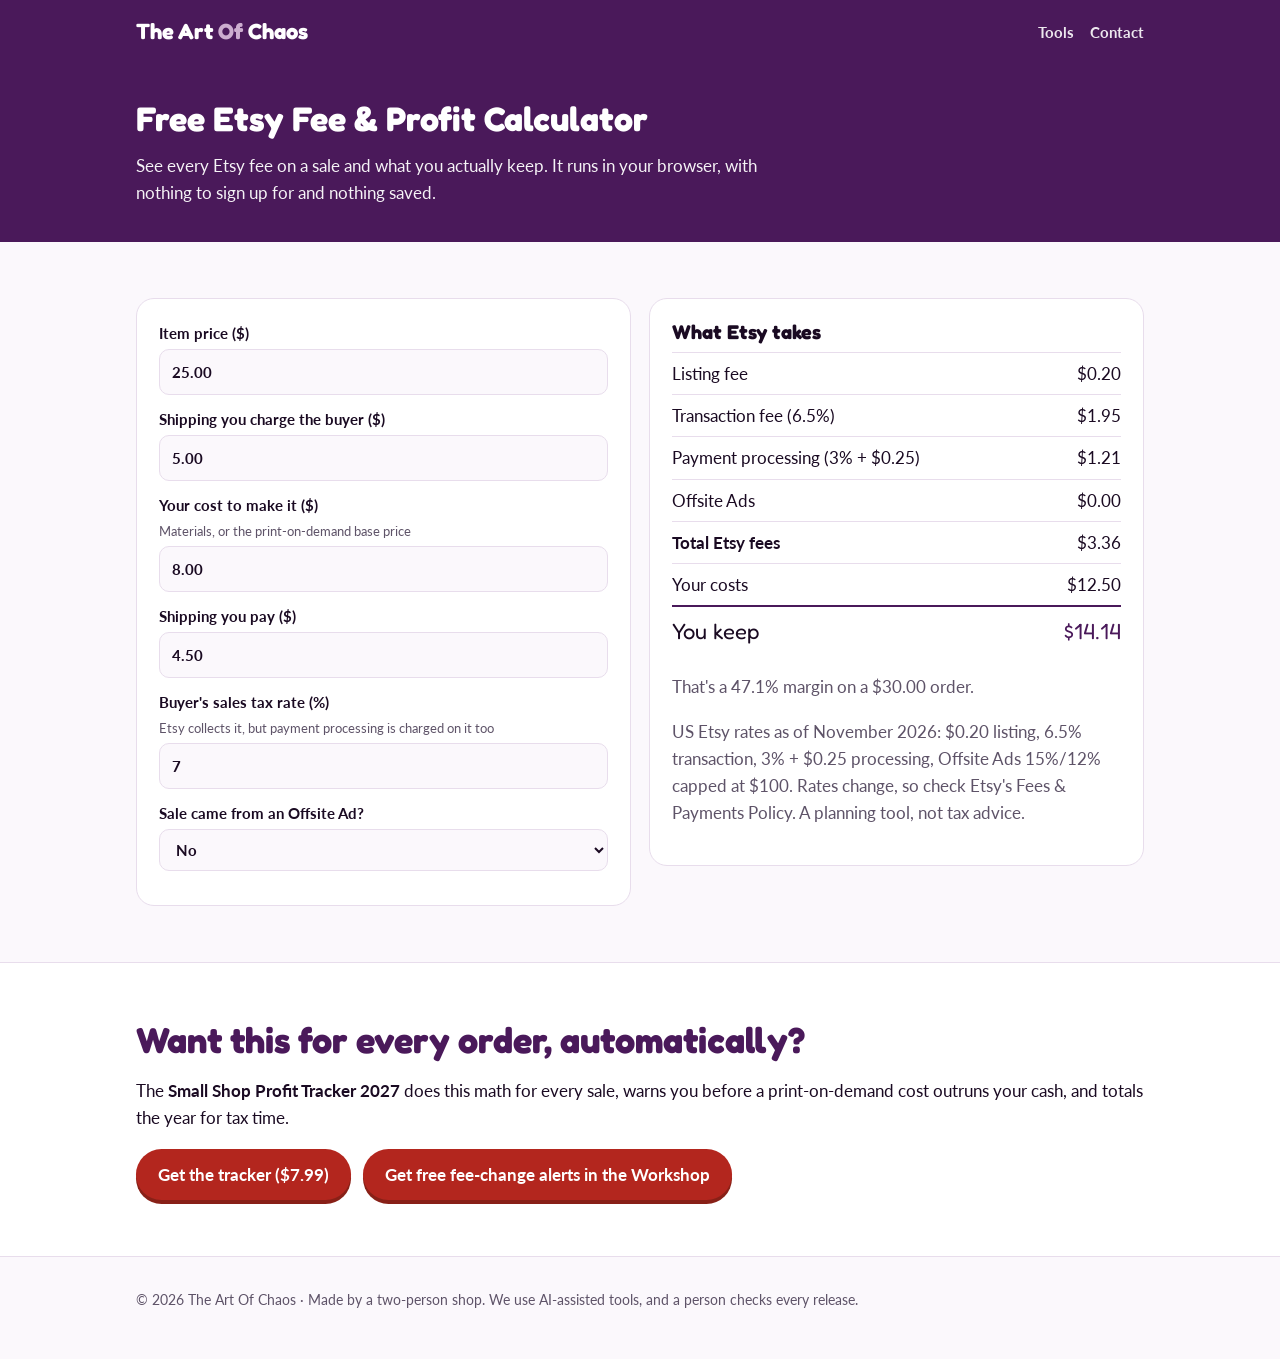
==== calculator.html @ 19f208c5 "Add the free Etsy fee & profit calculator Same math as the Profit Tracker; runs in the browser, save" ====
<!doctype html>
<!-- Free Etsy fee & profit calculator. Same math as the Small Shop Profit Tracker (verified by verify_tracker.py).
     Runs entirely in the browser: nothing is sent anywhere. — Applejack, Lead Development Agent -->
<html lang="en">
<head>
<meta charset="utf-8">
<meta name="viewport" content="width=device-width, initial-scale=1">
<title>Free Etsy Fee &amp; Profit Calculator · The Art Of Chaos</title>
<meta name="description" content="Free Etsy fee calculator: listing, transaction, payment processing and Offsite Ads fees, plus what you actually keep. No sign-up.">
<link rel="preconnect" href="https://fonts.googleapis.com">
<link rel="preconnect" href="https://fonts.gstatic.com" crossorigin>
<link href="https://fonts.googleapis.com/css2?family=Fredoka:wght@500;700&family=Lato:wght@400;700&display=swap" rel="stylesheet">
<link rel="stylesheet" href="style.css">
</head>
<body>
<header>
  <div class="wrap">
    <nav>
      <a class="brand" href="index.html">The Art <span>Of</span> Chaos</a>
      <div class="links"><a href="index.html#tools">Tools</a><a href="index.html#contact">Contact</a></div>
    </nav>
  </div>
  <div class="page-head"><div class="wrap">
    <h1>Free Etsy Fee &amp; Profit Calculator</h1>
    <p>See every Etsy fee on a sale and what you actually keep. It runs in your browser, with nothing to sign up for and nothing saved.</p>
  </div></div>
</header>

<main>
  <section>
    <div class="wrap calc">
      <form class="card" id="f" autocomplete="off">
        <label>Item price ($)<input id="price" type="number" min="0" step="0.01" value="25.00" inputmode="decimal"></label>
        <label>Shipping you charge the buyer ($)<input id="ship" type="number" min="0" step="0.01" value="5.00" inputmode="decimal"></label>
        <label>Your cost to make it ($)<span class="hint">Materials, or the print-on-demand base price</span><input id="cost" type="number" min="0" step="0.01" value="8.00" inputmode="decimal"></label>
        <label>Shipping you pay ($)<input id="shipcost" type="number" min="0" step="0.01" value="4.50" inputmode="decimal"></label>
        <label>Buyer's sales tax rate (%)<span class="hint">Etsy collects it, but payment processing is charged on it too</span><input id="tax" type="number" min="0" step="0.1" value="7" inputmode="decimal"></label>
        <label>Sale came from an Offsite Ad?
          <select id="ads"><option value="0">No</option><option value="0.15">Yes, 15%</option><option value="0.12">Yes, 12% (shops required to use Offsite Ads)</option></select>
        </label>
      </form>

      <div class="card" aria-live="polite">
        <h3>What Etsy takes</h3>
        <div class="result-row"><span>Listing fee</span><span class="v" id="r-list"></span></div>
        <div class="result-row"><span>Transaction fee (6.5%)</span><span class="v" id="r-txn"></span></div>
        <div class="result-row"><span>Payment processing (3% + $0.25)</span><span class="v" id="r-proc"></span></div>
        <div class="result-row"><span>Offsite Ads</span><span class="v" id="r-ads"></span></div>
        <div class="result-row"><span><strong>Total Etsy fees</strong></span><span class="v" id="r-fees"></span></div>
        <div class="result-row"><span>Your costs</span><span class="v" id="r-costs"></span></div>
        <div class="result-row total" id="r-total-row"><span>You keep</span><span class="v" id="r-profit"></span></div>
        <p class="muted" id="r-margin"></p>
        <p class="muted">US Etsy rates as of November 2026: $0.20 listing, 6.5% transaction, 3% + $0.25 processing, Offsite Ads 15%/12% capped at $100. Rates change, so check Etsy's Fees &amp; Payments Policy. A planning tool, not tax advice.</p>
      </div>
    </div>
  </section>

  <section class="humans">
    <div class="wrap">
      <h2>Want this for every order, automatically?</h2>
      <p>The <strong>Small Shop Profit Tracker 2027</strong> does this math for every sale, warns you before a print-on-demand cost outruns your cash, and totals the year for tax time.</p>
      <div class="actions">
        <a class="btn red" href="index.html#tools">Get the tracker ($7.99)</a>
        <a class="btn red" href="https://discord.gg/7EBx8NafTJ" rel="noopener">Get free fee-change alerts in the Workshop</a>
      </div>
    </div>
  </section>
</main>

<footer>
  <div class="wrap">© 2026 The Art Of Chaos · Made by a two-person shop. We use AI-assisted tools, and a person checks every release.</div>
</footer>

<script>
// Same formulas as the tracker's Orders tab (qty 1). Rates: listing $0.20, txn 6.5%, processing 3% (incl. tax) + $0.25, ads capped at $100.
const $ = id => document.getElementById(id);
const num = id => Math.max(0, parseFloat($(id).value) || 0);
const usd = n => (n < 0 ? "-$" : "$") + Math.abs(n).toFixed(2);
function calc() {
  const price = num("price"), ship = num("ship"), cost = num("cost"), shipcost = num("shipcost");
  const tax = num("tax") / 100, adsRate = parseFloat($("ads").value) || 0;
  const order = price + ship;
  const listing = 0.20, txn = order * 0.065, proc = order * (1 + tax) * 0.03 + 0.25;
  const ads = Math.min(order * adsRate, 100);
  const fees = listing + txn + proc + ads, costs = cost + shipcost, profit = order - fees - costs;
  $("r-list").textContent = usd(listing); $("r-txn").textContent = usd(txn);
  $("r-proc").textContent = usd(proc); $("r-ads").textContent = adsRate ? usd(ads) : "$0.00";
  $("r-fees").textContent = usd(fees); $("r-costs").textContent = usd(costs);
  $("r-profit").textContent = usd(profit);
  $("r-total-row").classList.toggle("loss", profit < 0);
  $("r-margin").textContent = order > 0
    ? `That's a ${(profit / order * 100).toFixed(1)}% margin on a ${usd(order)} order.${profit < 0 ? " This sale loses money; try the tracker's Price Calculator." : ""}`
    : "";
}
document.querySelectorAll("#f input, #f select").forEach(el => el.addEventListener("input", calc));
calc();
</script>
</body>
</html>
---- style.css ----
/* The Art Of Chaos site styles. — Applejack, Lead Development Agent */
  :root {
    --purple: #4A195A; --red: #882017; --red-bright: #B3261E; --lilac: #CCADCF; --mint: #84B295;
    --blue: #88B8C4; --ink: #1A0A22; --bg: #FBF8FC; --card: #FFFFFF; --muted: #5E5368; --line: #E8DDEC;
  }
  @media (prefers-color-scheme: dark) {
    :root { --bg: #160B1C; --card: #23142B; --ink: #F3ECF6; --muted: #B9A9C2; --line: #3A2744; --red-bright: #E0574C; }
  }
  * { box-sizing: border-box; }
  body { margin: 0; background: var(--bg); color: var(--ink); font: 17px/1.6 "Lato", system-ui, sans-serif; }
  h1, h2, h3 { font-family: "Fredoka", "Lato", sans-serif; line-height: 1.15; margin: 0 0 .4em; }
  a { color: inherit; }
  .wrap { max-width: 1040px; margin: 0 auto; padding: 0 16px; }
  header { background: var(--purple); color: #fff; }
  nav { display: flex; justify-content: space-between; align-items: center; padding: 14px 0; gap: 12px; flex-wrap: wrap; }
  .brand { font-family: "Fredoka", sans-serif; font-weight: 700; font-size: 22px; text-decoration: none; }
  .brand span { color: var(--lilac); }
  nav .links { display: flex; gap: 16px; }
  nav .links a { color: #fff; opacity: .9; text-decoration: none; font-weight: 700; font-size: 15px; }
  .hero { padding: 56px 0 64px; display: grid; gap: 24px; }
  .hero h1 { font-size: clamp(34px, 6vw, 58px); }
  .hero h1 em { font-style: normal; color: var(--lilac); }
  .hero p { font-size: 19px; max-width: 640px; opacity: .95; margin: 0; }
  .btn { display: inline-block; padding: 12px 22px; border-radius: 999px; font-weight: 700; text-decoration: none; }
  .btn.red { background: var(--red-bright); color: #fff; box-shadow: 0 4px 0 var(--red); }
  .btn.red:hover { transform: translateY(1px); box-shadow: 0 3px 0 var(--red); }
  .btn.ghost { border: 2px solid var(--lilac); color: #fff; }
  .actions { display: flex; gap: 12px; flex-wrap: wrap; }
  section { padding: 56px 0; }
  section h2 { font-size: clamp(26px, 4vw, 36px); color: var(--purple); }
  @media (prefers-color-scheme: dark) { section h2 { color: var(--lilac); } }
  .grid { display: grid; gap: 18px; grid-template-columns: repeat(auto-fit, minmax(260px, 1fr)); }
  .card { background: var(--card); border: 1px solid var(--line); border-radius: 18px; padding: 22px; }
  .price { color: var(--red-bright); font-family: "Fredoka", sans-serif; font-weight: 700; font-size: 26px; }
  .badge { display: inline-block; background: var(--red-bright); color: #fff; font-size: 12px; font-weight: 700;
    padding: 2px 10px; border-radius: 999px; vertical-align: middle; }
  .badge.soon { background: var(--lilac); color: var(--purple); }
  ul.ticks { padding-left: 1.1em; margin: .6em 0 1em; }
  .crew { display: grid; gap: 18px; grid-template-columns: repeat(auto-fit, minmax(240px, 1fr)); }
  .crew .card { text-align: center; }
  .crew img { width: 150px; height: 150px; object-fit: contain; }
  .muted { color: var(--muted); }
  .humans { background: var(--card); border-top: 1px solid var(--line); border-bottom: 1px solid var(--line); }
  footer { padding: 32px 0 48px; color: var(--muted); font-size: 14px; }

  /* calculator */
  .calc { display: grid; gap: 18px; grid-template-columns: repeat(auto-fit, minmax(280px, 1fr)); align-items: start; }
  .calc label { display: grid; gap: 4px; font-weight: 700; font-size: 15px; margin-bottom: 12px; }
  .calc input, .calc select { font: inherit; padding: 10px 12px; border: 1px solid var(--line); border-radius: 10px;
    background: var(--bg); color: var(--ink); }
  .calc .hint { font-weight: 400; font-size: 13px; color: var(--muted); }
  .result-row { display: flex; justify-content: space-between; padding: 7px 0; border-top: 1px solid var(--line); }
  .result-row.total { font-family: "Fredoka", sans-serif; font-size: 22px; border-top: 2px solid var(--purple); }
  .result-row.total.loss .v { color: var(--red-bright); }
  .result-row.total .v { color: var(--purple); }
  @media (prefers-color-scheme: dark) { .result-row.total .v { color: var(--lilac); } }
  .page-head { background: var(--purple); color: #fff; padding: 36px 0; }
  .page-head p { opacity: .95; margin: 0; max-width: 680px; }
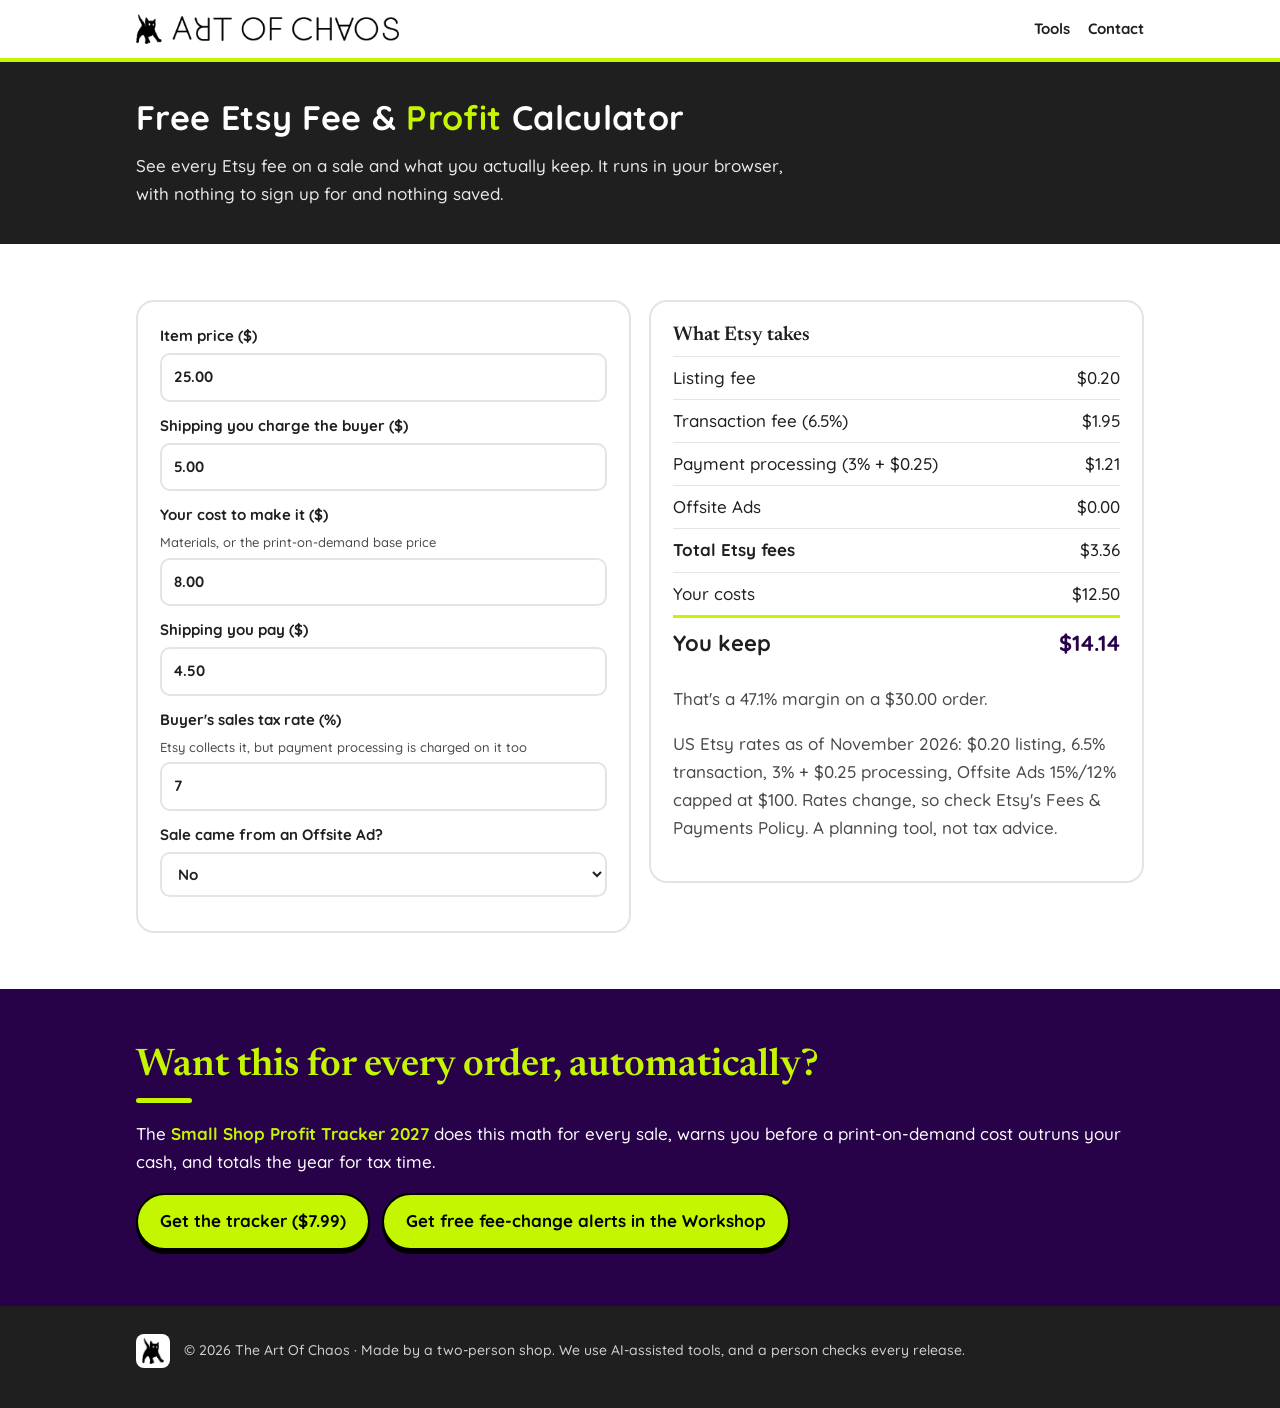
==== commit 8714401b: "Re-theme with Chaos's Brand Package v1: cat logo, Acid Lime, Quicksand/Newsreader/Ovo Co-Authored-By" ====
--- a/calculator.html
+++ b/calculator.html
@@ -9,19 +9,22 @@
 <meta name="description" content="Free Etsy fee calculator: listing, transaction, payment processing and Offsite Ads fees, plus what you actually keep. No sign-up.">
 <link rel="preconnect" href="https://fonts.googleapis.com">
 <link rel="preconnect" href="https://fonts.gstatic.com" crossorigin>
-<link href="https://fonts.googleapis.com/css2?family=Fredoka:wght@500;700&family=Lato:wght@400;700&display=swap" rel="stylesheet">
+<link href="https://fonts.googleapis.com/css2?family=Quicksand:wght@500;700&family=Newsreader:opsz,wght@6..72,600&family=Ovo&display=swap" rel="stylesheet">
+<link rel="icon" type="image/png" href="img/favicon.png">
+<link rel="apple-touch-icon" href="img/apple-touch-icon.png">
+<meta name="theme-color" content="#1F1F1F">
 <link rel="stylesheet" href="style.css">
 </head>
 <body>
 <header>
-  <div class="wrap">
+  <div class="topbar"><div class="wrap">
     <nav>
-      <a class="brand" href="index.html">The Art <span>Of</span> Chaos</a>
+      <a class="brand" href="index.html"><img src="img/logo-primary.png" alt="Art of Chaos" width="263" height="30"></a>
       <div class="links"><a href="index.html#tools">Tools</a><a href="index.html#contact">Contact</a></div>
     </nav>
-  </div>
+  </div></div>
   <div class="page-head"><div class="wrap">
-    <h1>Free Etsy Fee &amp; Profit Calculator</h1>
+    <h1>Free Etsy Fee &amp; <em>Profit</em> Calculator</h1>
     <p>See every Etsy fee on a sale and what you actually keep. It runs in your browser, with nothing to sign up for and nothing saved.</p>
   </div></div>
 </header>
@@ -60,15 +63,15 @@
       <h2>Want this for every order, automatically?</h2>
       <p>The <strong>Small Shop Profit Tracker 2027</strong> does this math for every sale, warns you before a print-on-demand cost outruns your cash, and totals the year for tax time.</p>
       <div class="actions">
-        <a class="btn red" href="index.html#tools">Get the tracker ($7.99)</a>
-        <a class="btn red" href="https://discord.gg/7EBx8NafTJ" rel="noopener">Get free fee-change alerts in the Workshop</a>
+        <a class="btn primary" href="index.html#tools">Get the tracker ($7.99)</a>
+        <a class="btn primary" href="https://discord.gg/7EBx8NafTJ" rel="noopener">Get free fee-change alerts in the Workshop</a>
       </div>
     </div>
   </section>
 </main>
 
 <footer>
-  <div class="wrap">© 2026 The Art Of Chaos · Made by a two-person shop. We use AI-assisted tools, and a person checks every release.</div>
+  <div class="wrap"><img src="img/cat.png" alt="" width="29" height="34"><span>© 2026 The Art Of Chaos · Made by a two-person shop. We use AI-assisted tools, and a person checks every release.</span></div>
 </footer>
 
 <script>
--- a/style.css
+++ b/style.css
@@ -1,58 +1,94 @@
-/* The Art Of Chaos site styles. — Applejack, Lead Development Agent */
-  :root {
-    --purple: #4A195A; --red: #882017; --red-bright: #B3261E; --lilac: #CCADCF; --mint: #84B295;
-    --blue: #88B8C4; --ink: #1A0A22; --bg: #FBF8FC; --card: #FFFFFF; --muted: #5E5368; --line: #E8DDEC;
-  }
-  @media (prefers-color-scheme: dark) {
-    :root { --bg: #160B1C; --card: #23142B; --ink: #F3ECF6; --muted: #B9A9C2; --line: #3A2744; --red-bright: #E0574C; }
-  }
-  * { box-sizing: border-box; }
-  body { margin: 0; background: var(--bg); color: var(--ink); font: 17px/1.6 "Lato", system-ui, sans-serif; }
-  h1, h2, h3 { font-family: "Fredoka", "Lato", sans-serif; line-height: 1.15; margin: 0 0 .4em; }
-  a { color: inherit; }
-  .wrap { max-width: 1040px; margin: 0 auto; padding: 0 16px; }
-  header { background: var(--purple); color: #fff; }
-  nav { display: flex; justify-content: space-between; align-items: center; padding: 14px 0; gap: 12px; flex-wrap: wrap; }
-  .brand { font-family: "Fredoka", sans-serif; font-weight: 700; font-size: 22px; text-decoration: none; }
-  .brand span { color: var(--lilac); }
-  nav .links { display: flex; gap: 16px; }
-  nav .links a { color: #fff; opacity: .9; text-decoration: none; font-weight: 700; font-size: 15px; }
-  .hero { padding: 56px 0 64px; display: grid; gap: 24px; }
-  .hero h1 { font-size: clamp(34px, 6vw, 58px); }
-  .hero h1 em { font-style: normal; color: var(--lilac); }
-  .hero p { font-size: 19px; max-width: 640px; opacity: .95; margin: 0; }
-  .btn { display: inline-block; padding: 12px 22px; border-radius: 999px; font-weight: 700; text-decoration: none; }
-  .btn.red { background: var(--red-bright); color: #fff; box-shadow: 0 4px 0 var(--red); }
-  .btn.red:hover { transform: translateY(1px); box-shadow: 0 3px 0 var(--red); }
-  .btn.ghost { border: 2px solid var(--lilac); color: #fff; }
-  .actions { display: flex; gap: 12px; flex-wrap: wrap; }
-  section { padding: 56px 0; }
-  section h2 { font-size: clamp(26px, 4vw, 36px); color: var(--purple); }
-  @media (prefers-color-scheme: dark) { section h2 { color: var(--lilac); } }
-  .grid { display: grid; gap: 18px; grid-template-columns: repeat(auto-fit, minmax(260px, 1fr)); }
-  .card { background: var(--card); border: 1px solid var(--line); border-radius: 18px; padding: 22px; }
-  .price { color: var(--red-bright); font-family: "Fredoka", sans-serif; font-weight: 700; font-size: 26px; }
-  .badge { display: inline-block; background: var(--red-bright); color: #fff; font-size: 12px; font-weight: 700;
-    padding: 2px 10px; border-radius: 999px; vertical-align: middle; }
-  .badge.soon { background: var(--lilac); color: var(--purple); }
-  ul.ticks { padding-left: 1.1em; margin: .6em 0 1em; }
-  .crew { display: grid; gap: 18px; grid-template-columns: repeat(auto-fit, minmax(240px, 1fr)); }
-  .crew .card { text-align: center; }
-  .crew img { width: 150px; height: 150px; object-fit: contain; }
-  .muted { color: var(--muted); }
-  .humans { background: var(--card); border-top: 1px solid var(--line); border-bottom: 1px solid var(--line); }
-  footer { padding: 32px 0 48px; color: var(--muted); font-size: 14px; }
+/* The Art Of Chaos site styles: Brand Package v1 (Chaos, 2026-11-03). — Applejack, Lead Development Agent
+   Palette and rules: Sales/brand-package.md §0. Never put lime text on white (contrast 1.3).
+   Fonts (OFL): Quicksand (titles/body), Newsreader (headings), Ovo (quotes). The wordmark is always the image. */
+:root {
+  --black: #000000; --white: #FFFFFF; --charcoal: #1F1F1F; --lime: #C4F501; --teal: #1A6267; --indigo: #270249;
+  --bg: #FFFFFF; --card: #FFFFFF; --ink: #1F1F1F; --muted: #4A4A4A; --line: #E4E4E4; --soft: #F5F7EC;
+  --heading: var(--indigo); --link: var(--teal);
+  --loss: #B3261E; /* status colour for a loss only, not a brand colour */
+}
+@media (prefers-color-scheme: dark) {
+  :root { --bg: #121212; --card: #1F1F1F; --ink: #F2F2F2; --muted: #BDBDBD; --line: #333333; --soft: #1A1A1A;
+          --heading: var(--lime); --link: var(--lime); --loss: #FF8A80; }
+}
+* { box-sizing: border-box; }
+body { margin: 0; background: var(--bg); color: var(--ink); font: 500 17px/1.65 "Quicksand", system-ui, sans-serif; }
+h1, h2, h3 { line-height: 1.15; margin: 0 0 .45em; }
+h1 { font-family: "Quicksand", sans-serif; font-weight: 700; letter-spacing: .01em; }
+h2, h3 { font-family: "Newsreader", Georgia, serif; font-weight: 600; }
+a { color: var(--link); }
+code { background: var(--soft); padding: 1px 6px; border-radius: 6px; }
+.wrap { max-width: 1040px; margin: 0 auto; padding: 0 16px; }
 
-  /* calculator */
-  .calc { display: grid; gap: 18px; grid-template-columns: repeat(auto-fit, minmax(280px, 1fr)); align-items: start; }
-  .calc label { display: grid; gap: 4px; font-weight: 700; font-size: 15px; margin-bottom: 12px; }
-  .calc input, .calc select { font: inherit; padding: 10px 12px; border: 1px solid var(--line); border-radius: 10px;
-    background: var(--bg); color: var(--ink); }
-  .calc .hint { font-weight: 400; font-size: 13px; color: var(--muted); }
-  .result-row { display: flex; justify-content: space-between; padding: 7px 0; border-top: 1px solid var(--line); }
-  .result-row.total { font-family: "Fredoka", sans-serif; font-size: 22px; border-top: 2px solid var(--purple); }
-  .result-row.total.loss .v { color: var(--red-bright); }
-  .result-row.total .v { color: var(--purple); }
-  @media (prefers-color-scheme: dark) { .result-row.total .v { color: var(--lilac); } }
-  .page-head { background: var(--purple); color: #fff; padding: 36px 0; }
-  .page-head p { opacity: .95; margin: 0; max-width: 680px; }
+/* header: always white so the black wordmark and cat read in both themes */
+.topbar { background: #FFFFFF; border-bottom: 4px solid var(--lime); }
+nav { display: flex; justify-content: space-between; align-items: center; padding: 14px 0; gap: 12px; flex-wrap: wrap; }
+.brand img { display: block; height: 30px; width: auto; }
+nav .links { display: flex; gap: 18px; flex-wrap: wrap; }
+nav .links a { color: #1F1F1F; text-decoration: none; font-weight: 700; font-size: 15px; }
+nav .links a:hover { text-decoration: underline; text-decoration-color: var(--lime); text-decoration-thickness: 3px; }
+
+/* hero: charcoal with lime accents */
+.hero-band { background: var(--charcoal); color: #FFFFFF; }
+.hero { padding: 56px 0 64px; display: grid; gap: 28px; grid-template-columns: 1fr; align-items: center; }
+@media (min-width: 760px) { .hero { grid-template-columns: 1fr 220px; } }
+.hero h1 { font-size: clamp(34px, 6vw, 56px); }
+.hero h1 em { font-style: normal; color: var(--lime); }
+.hero p { font-size: 19px; max-width: 640px; margin: 0; color: #E8E8E8; }
+.hero .mark { justify-self: center; width: 210px; height: 210px; object-fit: contain; background: #FFFFFF; border-radius: 50%; padding: 40px;
+  box-shadow: 0 0 0 6px var(--lime); }
+.actions { display: flex; gap: 12px; flex-wrap: wrap; margin-top: 22px; }
+
+.btn { display: inline-block; padding: 12px 22px; border-radius: 999px; font-weight: 700; text-decoration: none; }
+.btn.primary { background: var(--lime); color: #000000; box-shadow: 0 4px 0 #000000; border: 2px solid #000000; }
+.btn.primary:hover { transform: translateY(1px); box-shadow: 0 3px 0 #000000; }
+.btn.ghost { border: 2px solid var(--lime); color: #FFFFFF; }
+.btn.ghost:hover { background: rgba(196, 245, 1, .12); }
+
+section { padding: 56px 0; }
+section h2 { font-size: clamp(28px, 4vw, 38px); color: var(--heading); }
+section h2::after { content: ""; display: block; width: 56px; height: 5px; background: var(--lime); border-radius: 3px; margin-top: 10px; }
+.grid { display: grid; gap: 18px; grid-template-columns: repeat(auto-fit, minmax(260px, 1fr)); }
+.card { background: var(--card); border: 2px solid var(--line); border-radius: 18px; padding: 22px; }
+.card:hover { border-color: var(--charcoal); }
+@media (prefers-color-scheme: dark) { .card:hover { border-color: var(--lime); } }
+.price { color: var(--heading); font-family: "Quicksand", sans-serif; font-weight: 700; font-size: 28px; margin: .2em 0; }
+.badge { display: inline-block; background: var(--lime); color: #000000; font-size: 12px; font-weight: 700;
+  padding: 2px 10px; border-radius: 999px; vertical-align: middle; border: 1.5px solid #000000; }
+.badge.soon { background: var(--teal); color: #FFFFFF; border-color: var(--teal); }
+ul.ticks { padding-left: 1.1em; margin: .6em 0 1em; }
+ul.ticks li::marker { color: var(--teal); }
+@media (prefers-color-scheme: dark) { ul.ticks li::marker { color: var(--lime); } }
+.crew { display: grid; gap: 18px; grid-template-columns: repeat(auto-fit, minmax(240px, 1fr)); }
+.crew .card { text-align: center; }
+.crew img { width: 150px; height: 150px; object-fit: contain; }
+.muted { color: var(--muted); }
+
+/* the humans band: indigo, with a quote in Ovo */
+.humans { background: var(--indigo); color: #FFFFFF; }
+.humans h2 { color: var(--lime); }
+.humans a { color: var(--lime); }
+.humans .muted { color: #D9D2E3; }
+.humans strong { color: var(--lime); }
+.quote { font-family: "Ovo", Georgia, serif; font-size: 22px; line-height: 1.5; max-width: 720px; margin: 0 0 1em; }
+
+footer { background: var(--charcoal); color: #D0D0D0; padding: 28px 0 40px; font-size: 14px; }
+footer .wrap { display: flex; gap: 14px; align-items: center; flex-wrap: wrap; }
+footer img { height: 34px; width: auto; background: #FFFFFF; border-radius: 8px; padding: 4px 6px; }
+footer a { color: var(--lime); }
+
+/* calculator */
+.page-head { background: var(--charcoal); color: #FFFFFF; padding: 36px 0; }
+.page-head h1 em { font-style: normal; color: var(--lime); }
+.page-head p { margin: 0; max-width: 680px; color: #E8E8E8; }
+.calc { display: grid; gap: 18px; grid-template-columns: repeat(auto-fit, minmax(280px, 1fr)); align-items: start; }
+.calc label { display: grid; gap: 4px; font-weight: 700; font-size: 15px; margin-bottom: 12px; }
+.calc input, .calc select { font: inherit; padding: 10px 12px; border: 2px solid var(--line); border-radius: 10px;
+  background: var(--bg); color: var(--ink); }
+.calc input:focus, .calc select:focus { outline: 3px solid var(--lime); outline-offset: 1px; border-color: var(--charcoal); }
+.calc .hint { font-weight: 500; font-size: 13px; color: var(--muted); }
+.result-row { display: flex; justify-content: space-between; padding: 7px 0; border-top: 1px solid var(--line); }
+.result-row.total { font-family: "Quicksand", sans-serif; font-weight: 700; font-size: 22px; border-top: 3px solid var(--lime); }
+.result-row.total .v { color: var(--heading); }
+.result-row.total.loss .v { color: var(--loss); }
+.humans .actions { margin-top: 12px; }
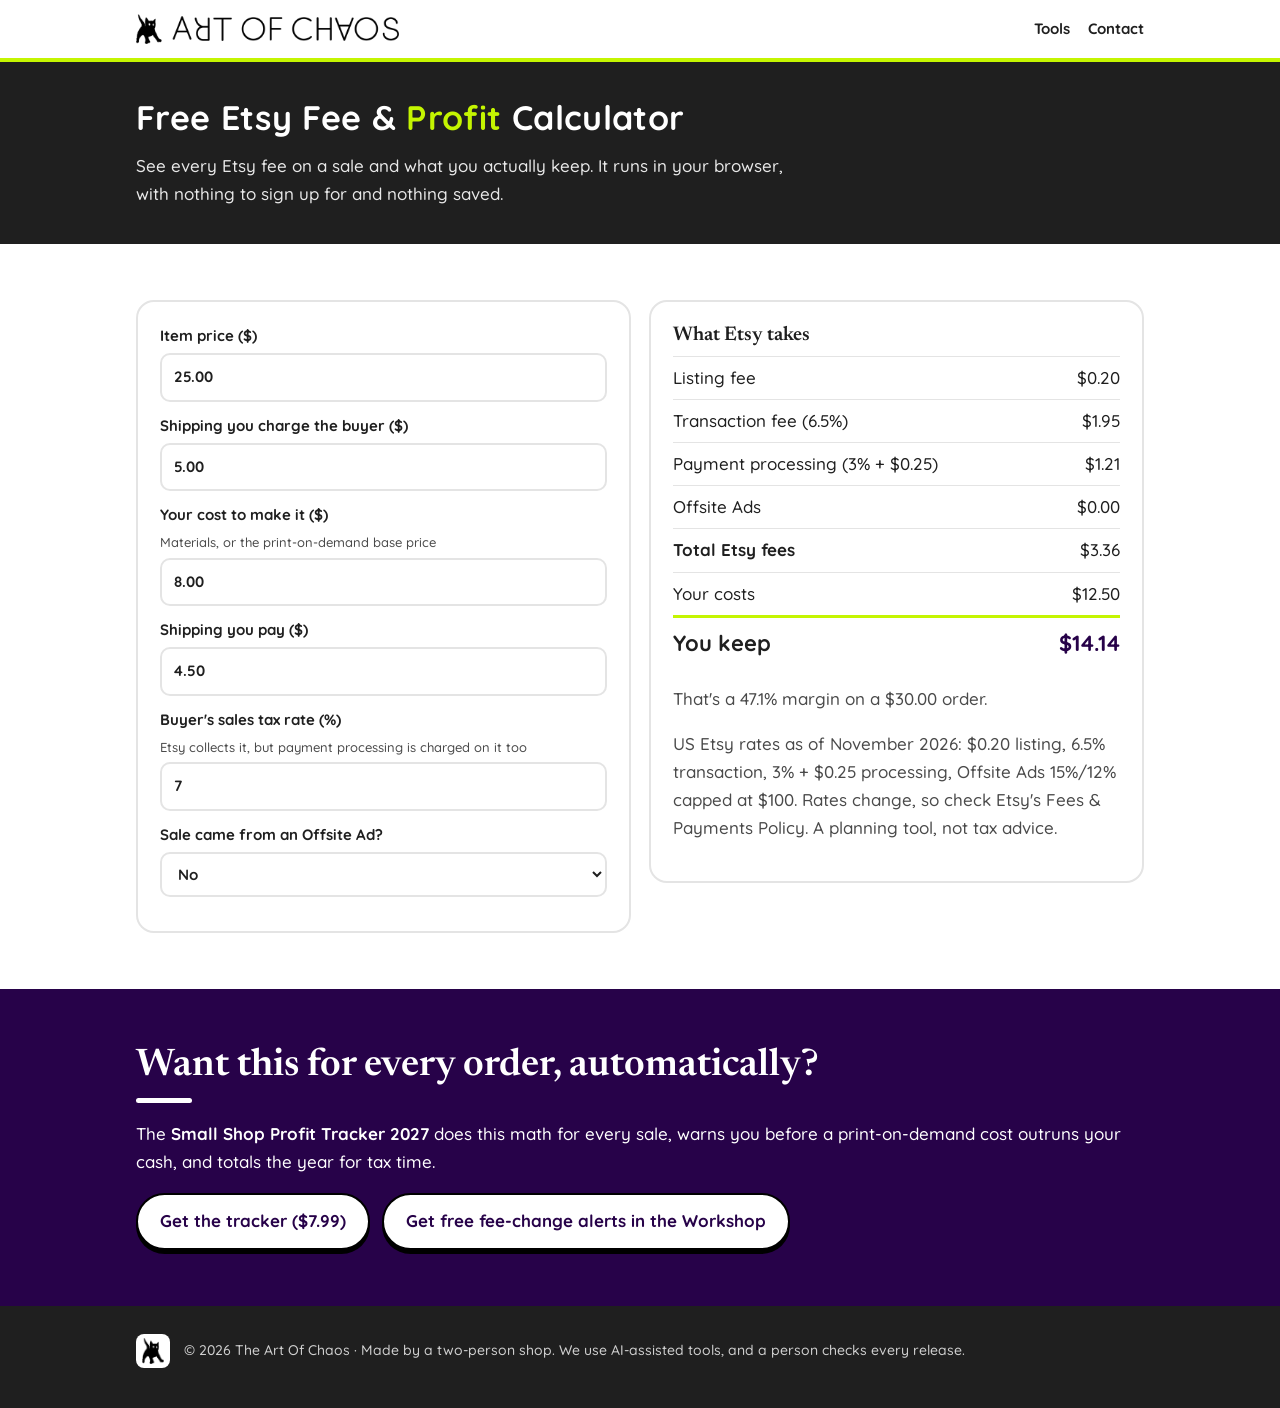
==== commit b9c5916c: "Version the stylesheet link so browsers pick up style changes immediately Co-Authored-By: Claude Opu" ====
--- a/calculator.html
+++ b/calculator.html
@@ -13,7 +13,7 @@
 <link rel="icon" type="image/png" href="img/favicon.png">
 <link rel="apple-touch-icon" href="img/apple-touch-icon.png">
 <meta name="theme-color" content="#1F1F1F">
-<link rel="stylesheet" href="style.css">
+<link rel="stylesheet" href="style.css?v=20261103b">
 </head>
 <body>
 <header>
--- a/style.css
+++ b/style.css
@@ -66,10 +66,13 @@
 
 /* the humans band: indigo, with a quote in Ovo */
 .humans { background: var(--indigo); color: #FFFFFF; }
-.humans h2 { color: var(--lime); }
-.humans a { color: var(--lime); }
+/* no lime on indigo (Dyzzy 2026-11-03: green on purple looks off): white type, white rule */
+.humans h2 { color: #FFFFFF; }
+.humans h2::after { background: #FFFFFF; }
+.humans a { color: #FFFFFF; }
 .humans .muted { color: #D9D2E3; }
-.humans strong { color: var(--lime); }
+.humans strong { color: #FFFFFF; font-weight: 700; }
+.humans .btn.primary { background: #FFFFFF; color: var(--indigo); border-color: #000000; box-shadow: 0 4px 0 #000000; }
 .quote { font-family: "Ovo", Georgia, serif; font-size: 22px; line-height: 1.5; max-width: 720px; margin: 0 0 1em; }
 
 footer { background: var(--charcoal); color: #D0D0D0; padding: 28px 0 40px; font-size: 14px; }
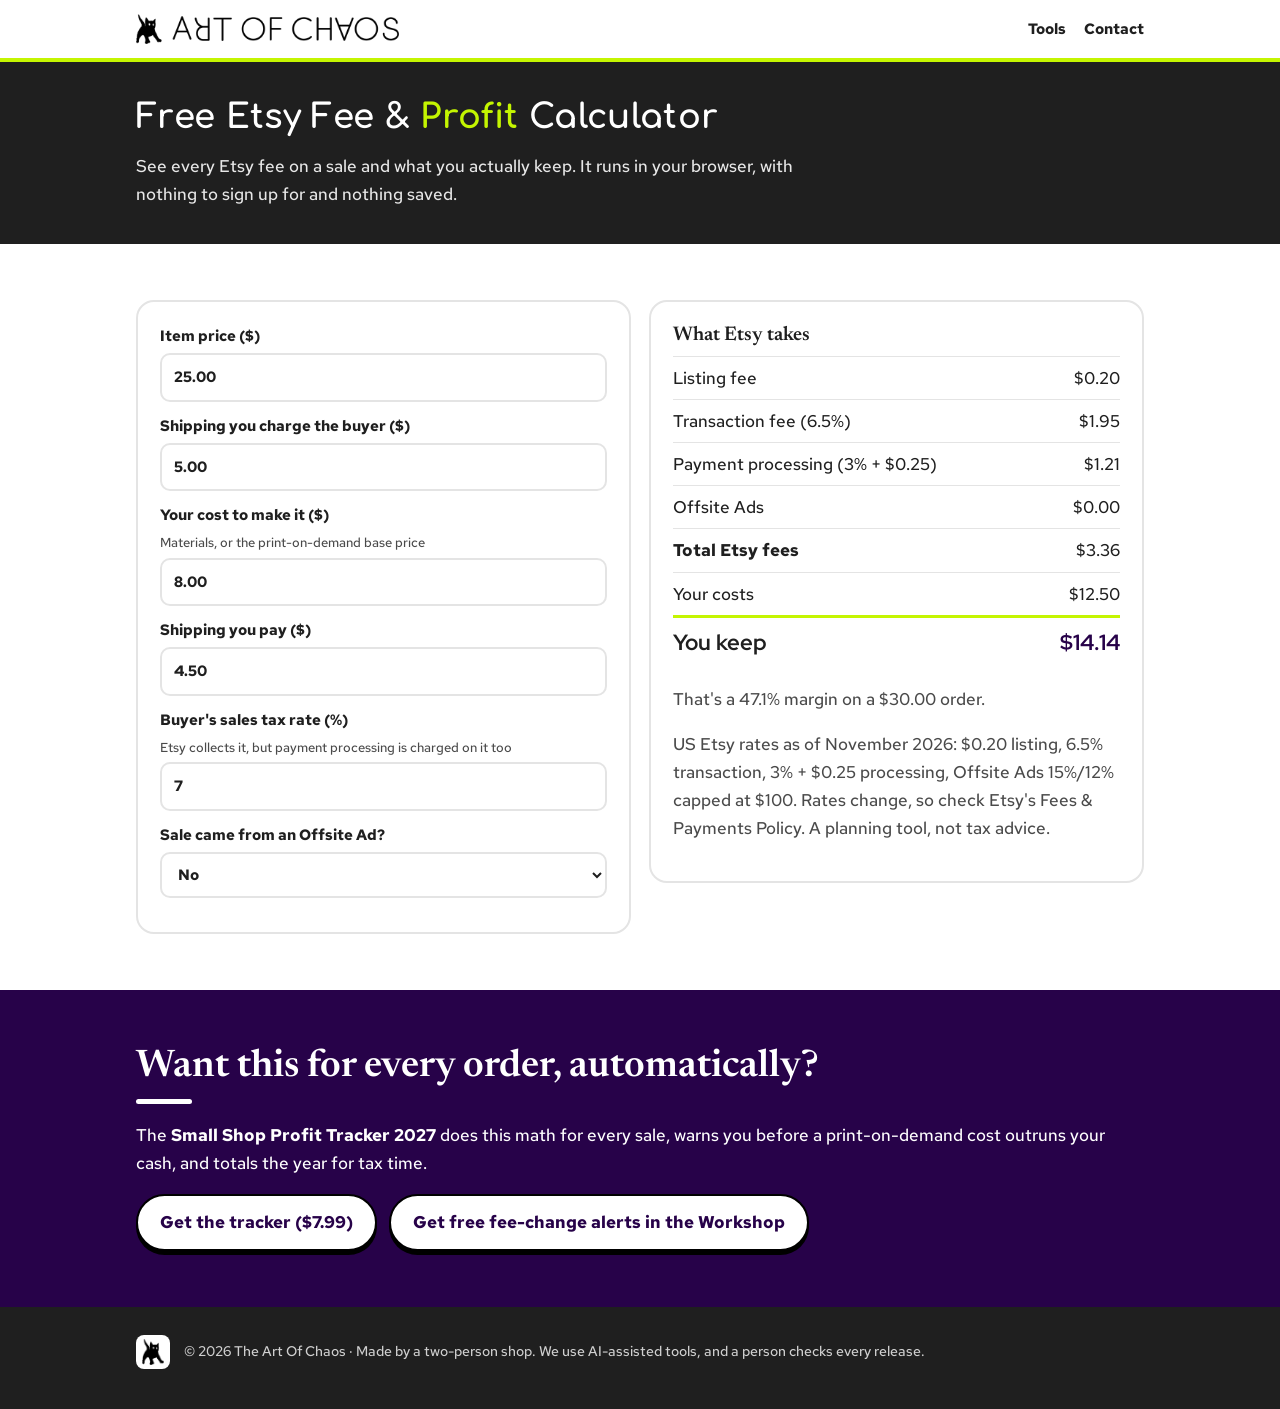
==== commit ed9fe36b: "Brand fonts: Comfortaa titles, Red Hat Text body, Red Hat Display prices; calculator dropdown fits o" ====
--- a/calculator.html
+++ b/calculator.html
@@ -9,11 +9,11 @@
 <meta name="description" content="Free Etsy fee calculator: listing, transaction, payment processing and Offsite Ads fees, plus what you actually keep. No sign-up.">
 <link rel="preconnect" href="https://fonts.googleapis.com">
 <link rel="preconnect" href="https://fonts.gstatic.com" crossorigin>
-<link href="https://fonts.googleapis.com/css2?family=Quicksand:wght@500;700&family=Newsreader:opsz,wght@6..72,600&family=Ovo&display=swap" rel="stylesheet">
+<link href="https://fonts.googleapis.com/css2?family=Comfortaa:wght@700&family=Red+Hat+Display:wght@700&family=Red+Hat+Text:wght@500;700&family=Newsreader:opsz,wght@6..72,600&family=Ovo&display=swap" rel="stylesheet">
 <link rel="icon" type="image/png" href="img/favicon.png">
 <link rel="apple-touch-icon" href="img/apple-touch-icon.png">
 <meta name="theme-color" content="#1F1F1F">
-<link rel="stylesheet" href="style.css?v=20261103b">
+<link rel="stylesheet" href="style.css?v=20261104a">
 </head>
 <body>
 <header>
--- a/style.css
+++ b/style.css
@@ -1,6 +1,6 @@
 /* The Art Of Chaos site styles: Brand Package v1 (Chaos, 2026-11-03). — Applejack, Lead Development Agent
    Palette and rules: Sales/brand-package.md §0. Never put lime text on white (contrast 1.3).
-   Fonts (OFL): Quicksand (titles/body), Newsreader (headings), Ovo (quotes). The wordmark is always the image. */
+   Fonts (OFL, brand kit 2026-11-04): Comfortaa (h1 titles), Red Hat Text (body), Red Hat Display (prices/totals), Newsreader (headings), Ovo (quotes). The wordmark is always the image. */
 :root {
   --black: #000000; --white: #FFFFFF; --charcoal: #1F1F1F; --lime: #C4F501; --teal: #1A6267; --indigo: #270249;
   --bg: #FFFFFF; --card: #FFFFFF; --ink: #1F1F1F; --muted: #4A4A4A; --line: #E4E4E4; --soft: #F5F7EC;
@@ -12,9 +12,9 @@
           --heading: var(--lime); --link: var(--lime); --loss: #FF8A80; }
 }
 * { box-sizing: border-box; }
-body { margin: 0; background: var(--bg); color: var(--ink); font: 500 17px/1.65 "Quicksand", system-ui, sans-serif; }
+body { margin: 0; background: var(--bg); color: var(--ink); font: 500 17px/1.65 "Red Hat Text", system-ui, sans-serif; }
 h1, h2, h3 { line-height: 1.15; margin: 0 0 .45em; }
-h1 { font-family: "Quicksand", sans-serif; font-weight: 700; letter-spacing: .01em; }
+h1 { font-family: "Comfortaa", sans-serif; font-weight: 700; letter-spacing: .01em; }
 h2, h3 { font-family: "Newsreader", Georgia, serif; font-weight: 600; }
 a { color: var(--link); }
 code { background: var(--soft); padding: 1px 6px; border-radius: 6px; }
@@ -35,8 +35,7 @@
 .hero h1 { font-size: clamp(34px, 6vw, 56px); }
 .hero h1 em { font-style: normal; color: var(--lime); }
 .hero p { font-size: 19px; max-width: 640px; margin: 0; color: #E8E8E8; }
-.hero .mark { justify-self: center; width: 210px; height: 210px; object-fit: contain; background: #FFFFFF; border-radius: 50%; padding: 40px;
-  box-shadow: 0 0 0 6px var(--lime); }
+.hero .mark { justify-self: center; display: block; width: 210px; height: 210px; border-radius: 50%; box-shadow: 0 0 0 6px var(--lime); }
 .actions { display: flex; gap: 12px; flex-wrap: wrap; margin-top: 22px; }
 
 .btn { display: inline-block; padding: 12px 22px; border-radius: 999px; font-weight: 700; text-decoration: none; }
@@ -52,7 +51,7 @@
 .card { background: var(--card); border: 2px solid var(--line); border-radius: 18px; padding: 22px; }
 .card:hover { border-color: var(--charcoal); }
 @media (prefers-color-scheme: dark) { .card:hover { border-color: var(--lime); } }
-.price { color: var(--heading); font-family: "Quicksand", sans-serif; font-weight: 700; font-size: 28px; margin: .2em 0; }
+.price { color: var(--heading); font-family: "Red Hat Display", sans-serif; font-weight: 700; font-size: 28px; margin: .2em 0; }
 .badge { display: inline-block; background: var(--lime); color: #000000; font-size: 12px; font-weight: 700;
   padding: 2px 10px; border-radius: 999px; vertical-align: middle; border: 1.5px solid #000000; }
 .badge.soon { background: var(--teal); color: #FFFFFF; border-color: var(--teal); }
@@ -85,13 +84,13 @@
 .page-head h1 em { font-style: normal; color: var(--lime); }
 .page-head p { margin: 0; max-width: 680px; color: #E8E8E8; }
 .calc { display: grid; gap: 18px; grid-template-columns: repeat(auto-fit, minmax(280px, 1fr)); align-items: start; }
-.calc label { display: grid; gap: 4px; font-weight: 700; font-size: 15px; margin-bottom: 12px; }
+.calc label { display: grid; grid-template-columns: minmax(0, 1fr); gap: 4px; font-weight: 700; font-size: 15px; margin-bottom: 12px; }
 .calc input, .calc select { font: inherit; padding: 10px 12px; border: 2px solid var(--line); border-radius: 10px;
-  background: var(--bg); color: var(--ink); }
+  background: var(--bg); color: var(--ink); box-sizing: border-box; max-width: 100%; }
 .calc input:focus, .calc select:focus { outline: 3px solid var(--lime); outline-offset: 1px; border-color: var(--charcoal); }
 .calc .hint { font-weight: 500; font-size: 13px; color: var(--muted); }
 .result-row { display: flex; justify-content: space-between; padding: 7px 0; border-top: 1px solid var(--line); }
-.result-row.total { font-family: "Quicksand", sans-serif; font-weight: 700; font-size: 22px; border-top: 3px solid var(--lime); }
+.result-row.total { font-family: "Red Hat Display", sans-serif; font-weight: 700; font-size: 22px; border-top: 3px solid var(--lime); }
 .result-row.total .v { color: var(--heading); }
 .result-row.total.loss .v { color: var(--loss); }
 .humans .actions { margin-top: 12px; }
